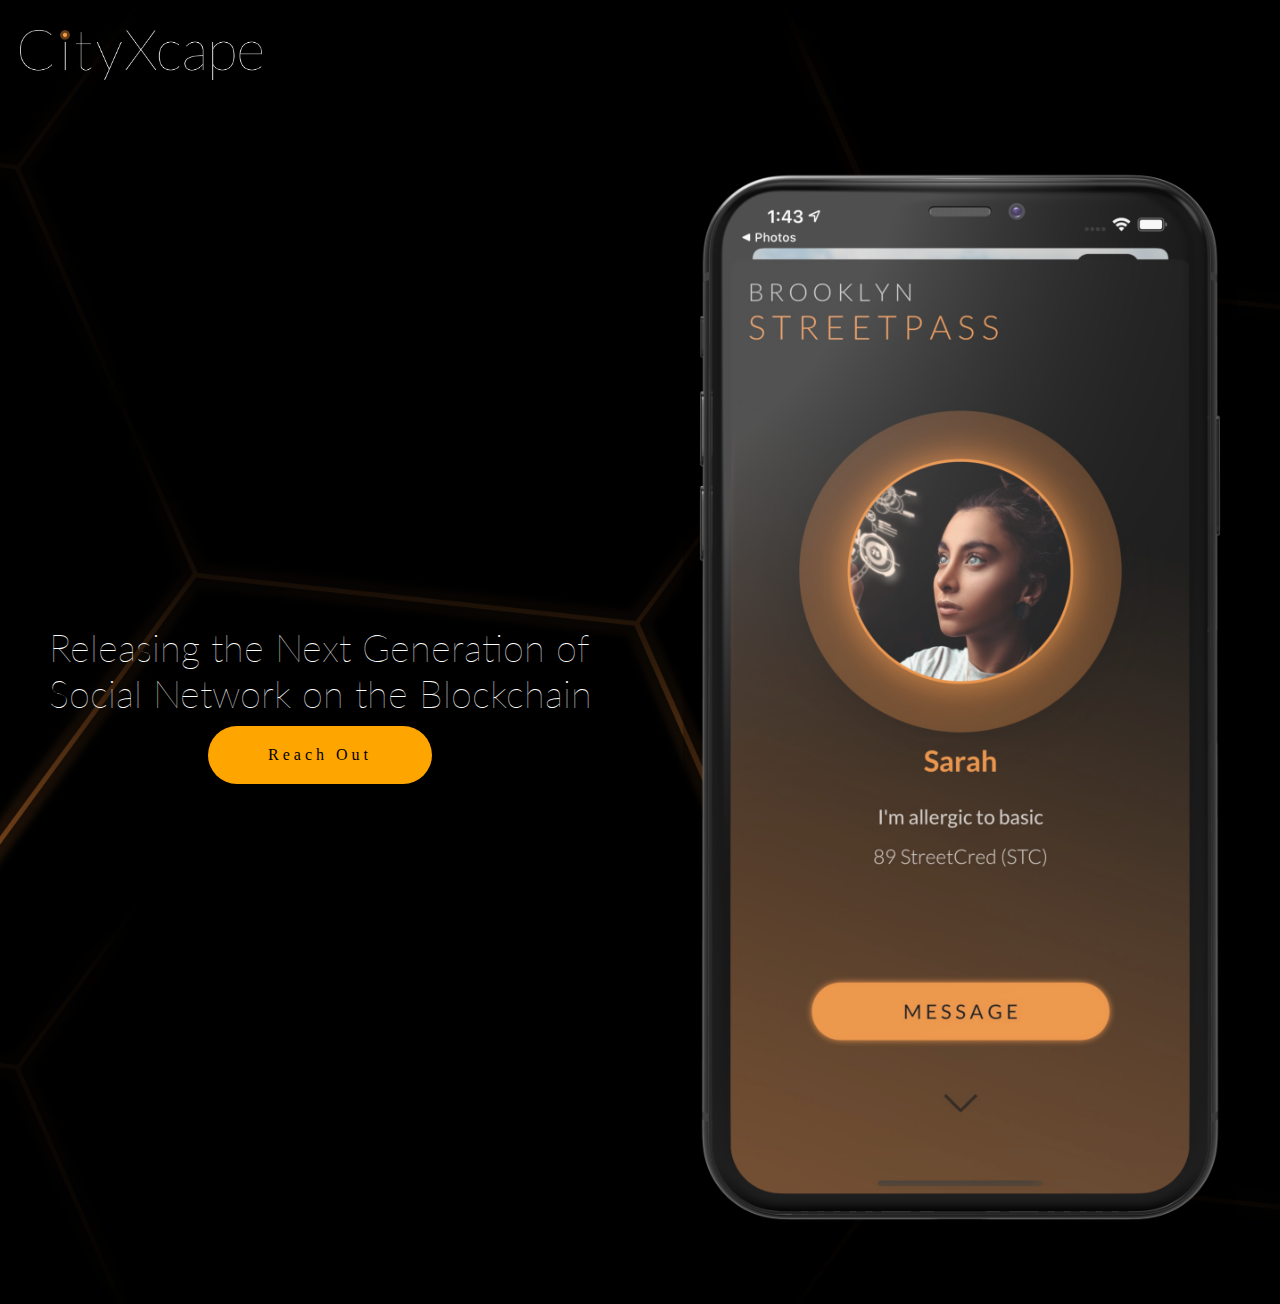
==== assets/index.html @ 8e110c7d "initial splash page" ====
<!DOCTYPE html>
<html lang="en">
<head>
    <meta charset="UTF-8">
    <link rel="stylesheet" href="style.css">
    <meta name="viewport" content="width=device-width, initial-scale=1.0">
    <title>Welcome to CityXcape</title>
</head>
<body>
    

    <section>

        <div class="header">
            <a href="index.html">
                <img src="./images/Logo.png" alt="CityXcape logo">
            </a>
        </div>

        <div class="mid-section">

            <div class="column">
                    <h1>
                        Releasing the Next Generation of <br>
                        Social Network on the Blockchain
                    </h1>

                    <a href="mailto:james@cityXcape.com">
                        Reach Out
                    </a>
            </div>

            <div class="column">
                <img src="./images/Message Screen.png" alt="StreetPass">
            </div>

        </div>


        <div class="footer">

        </div>

    </section>


</body>
</html>
---- assets/style.css ----
@import url('https://fonts.googleapis.com/css2?family=Lato:wght@100&display=swap');

* {
    margin: 0%;
    padding: 0%;
    box-sizing: border-box;
}


body {
    background: linear-gradient(
        rgba(0, 0, 0, 1),
        rgba(0, 0, 0, 0.1)
      ), url(./images/grid.png);
    background-size: cover;
}


section {
    height: 100vh;
    width: 100vw;
}

section .header  {
    padding-top: 10px;
    width: 100vw;
    display: flex;
    flex-direction: row;
    align-content: space-between;
}

section .header a {
    padding: 20px;
}

section .header a img {
    height: 50px;
    width: auto;
}


section .mid-section {
    width: 100vw;
    display: flex;
    flex-direction: row;
    align-content: space-between;
    justify-content: center;
}

section .mid-section .column {
    width: 50vw;
    display: flex;
    flex-direction: column;
    justify-content: center;
    align-items: center;
}
section .mid-section .column h1 {
    color: white;
    font-size: 38px;
    font-weight: 100;
    font-family: 'Lato';
}

section .mid-section .column a {
    margin-top: 10px;
    padding: 20px 60px;
    border-radius: 30px;
    text-decoration: none;
    color: black;
    letter-spacing: 4px;
    background-color: orange;
    transition: 0.5s;
}

section .mid-section .column a:hover {
    background: #03e9f4;
    color: white;
    box-shadow: 0 0 5px #03e9f4,
                0 0 25px #03e9f4,
                0 0 50px #03e9f4,
                0 0 200px #03e9f4
}
section .mid-section img {
    height: 1200px;
    width: auto;
    object-fit: contain;
}

@media(max-width: 767px) {
    section .mid-section {
        display: flex;
        flex-direction: column;
        align-items: center;
    }

    section .mid-section .column h1 {
        font-size: 24px;
    }
}
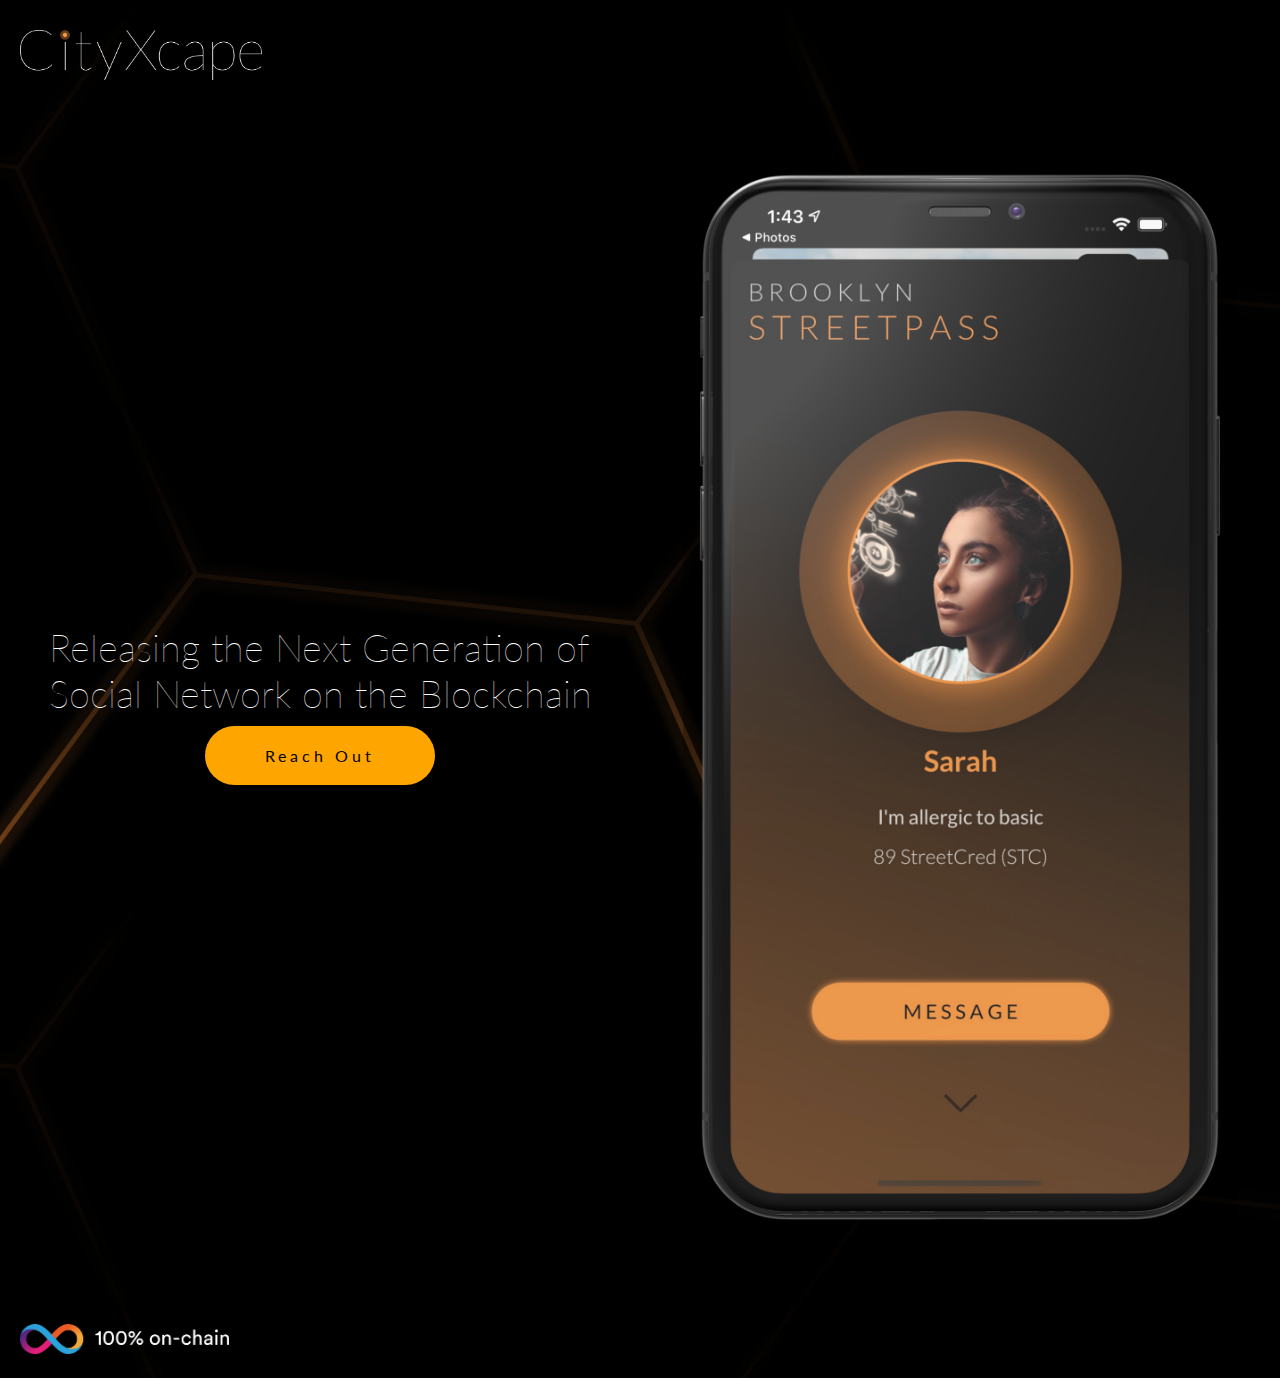
==== commit 8acb7895: "add preview" ====
--- a/assets/index.html
+++ b/assets/index.html
@@ -3,6 +3,7 @@
 <head>
     <meta charset="UTF-8">
     <link rel="stylesheet" href="style.css">
+    <meta property="og:image" content="./images/thumbnail.png"/>
     <meta name="viewport" content="width=device-width, initial-scale=1.0">
     <title>Welcome to CityXcape</title>
 </head>
@@ -38,7 +39,7 @@
 
 
         <div class="footer">
-
+            <img src="./images/Fully on Chain.png" alt="fully on chain">
         </div>
 
     </section>
--- a/assets/style.css
+++ b/assets/style.css
@@ -13,6 +13,7 @@
         rgba(0, 0, 0, 0.1)
       ), url(./images/grid.png);
     background-size: cover;
+    overflow: hidden;
 }
 
 
@@ -67,6 +68,7 @@
     border-radius: 30px;
     text-decoration: none;
     color: black;
+    font-family: 'Lato';
     letter-spacing: 4px;
     background-color: orange;
     transition: 0.5s;
@@ -86,6 +88,15 @@
     object-fit: contain;
 }
 
+section .footer {
+    padding: 20px;
+}
+section .footer img {
+    height: 30px;
+    width: auto;
+    object-fit: contain;
+}
+
 @media(max-width: 767px) {
     section .mid-section {
         display: flex;
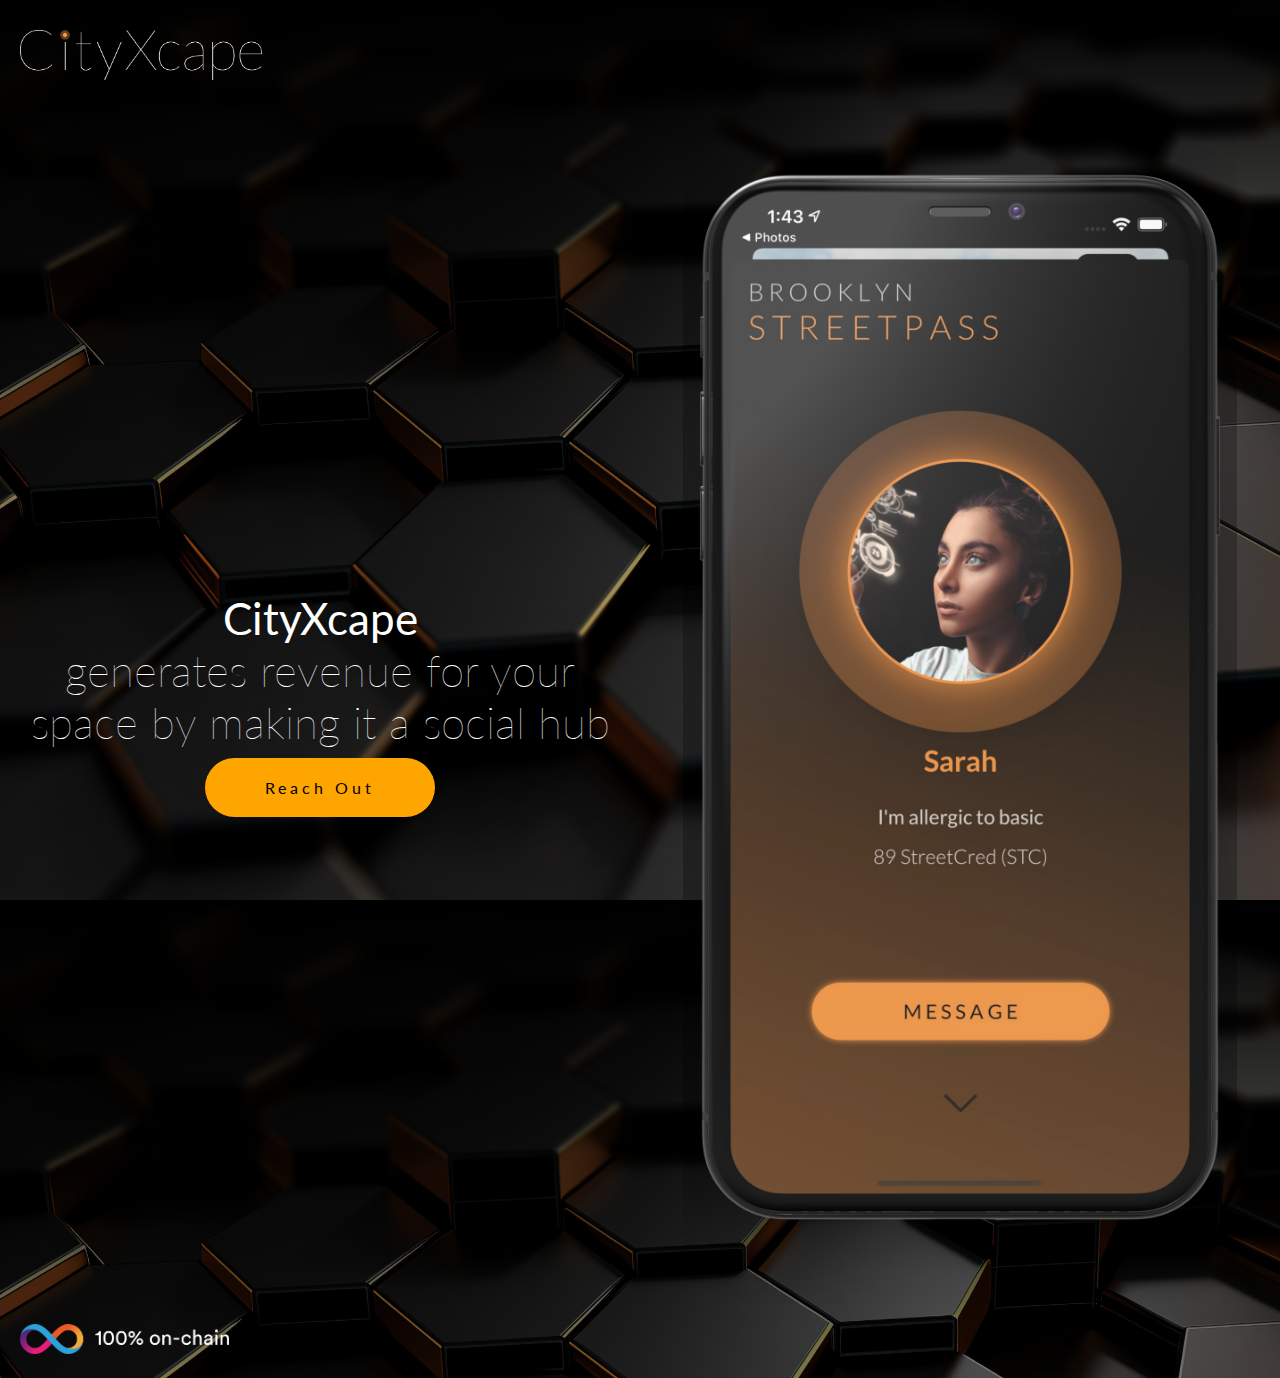
==== commit a2ed9234: "updated splash page" ====
--- a/assets/index.html
+++ b/assets/index.html
@@ -22,8 +22,9 @@
 
             <div class="column">
                     <h1>
-                        Releasing the Next Generation of <br>
-                        Social Network on the Blockchain
+                        <strong>CityXcape</strong> <br>
+                        generates revenue for your <br>
+                        space by making it a social hub
                     </h1>
 
                     <a href="mailto:james@cityXcape.com">
@@ -42,7 +43,9 @@
             <img src="./images/Fully on Chain.png" alt="fully on chain">
         </div>
 
+
     </section>
+
 
 
 </body>
--- a/assets/style.css
+++ b/assets/style.css
@@ -11,9 +11,9 @@
     background: linear-gradient(
         rgba(0, 0, 0, 1),
         rgba(0, 0, 0, 0.1)
-      ), url(./images/grid.png);
+      ), url(./images/honeycomb\ pattern.jpg);
+    background-color: black;
     background-size: cover;
-    overflow: hidden;
 }
 
 
@@ -57,9 +57,10 @@
 }
 section .mid-section .column h1 {
     color: white;
-    font-size: 38px;
+    font-size: 44px;
     font-weight: 100;
     font-family: 'Lato';
+    text-align: center;
 }
 
 section .mid-section .column a {
@@ -97,6 +98,12 @@
     object-fit: contain;
 }
 
+#qrcode {
+    height: 800px;
+    width: auto;
+    object-fit: contain;
+}
+
 @media(max-width: 767px) {
     section .mid-section {
         display: flex;
@@ -106,5 +113,6 @@
 
     section .mid-section .column h1 {
         font-size: 24px;
+        padding-top: 100px;
     }
 }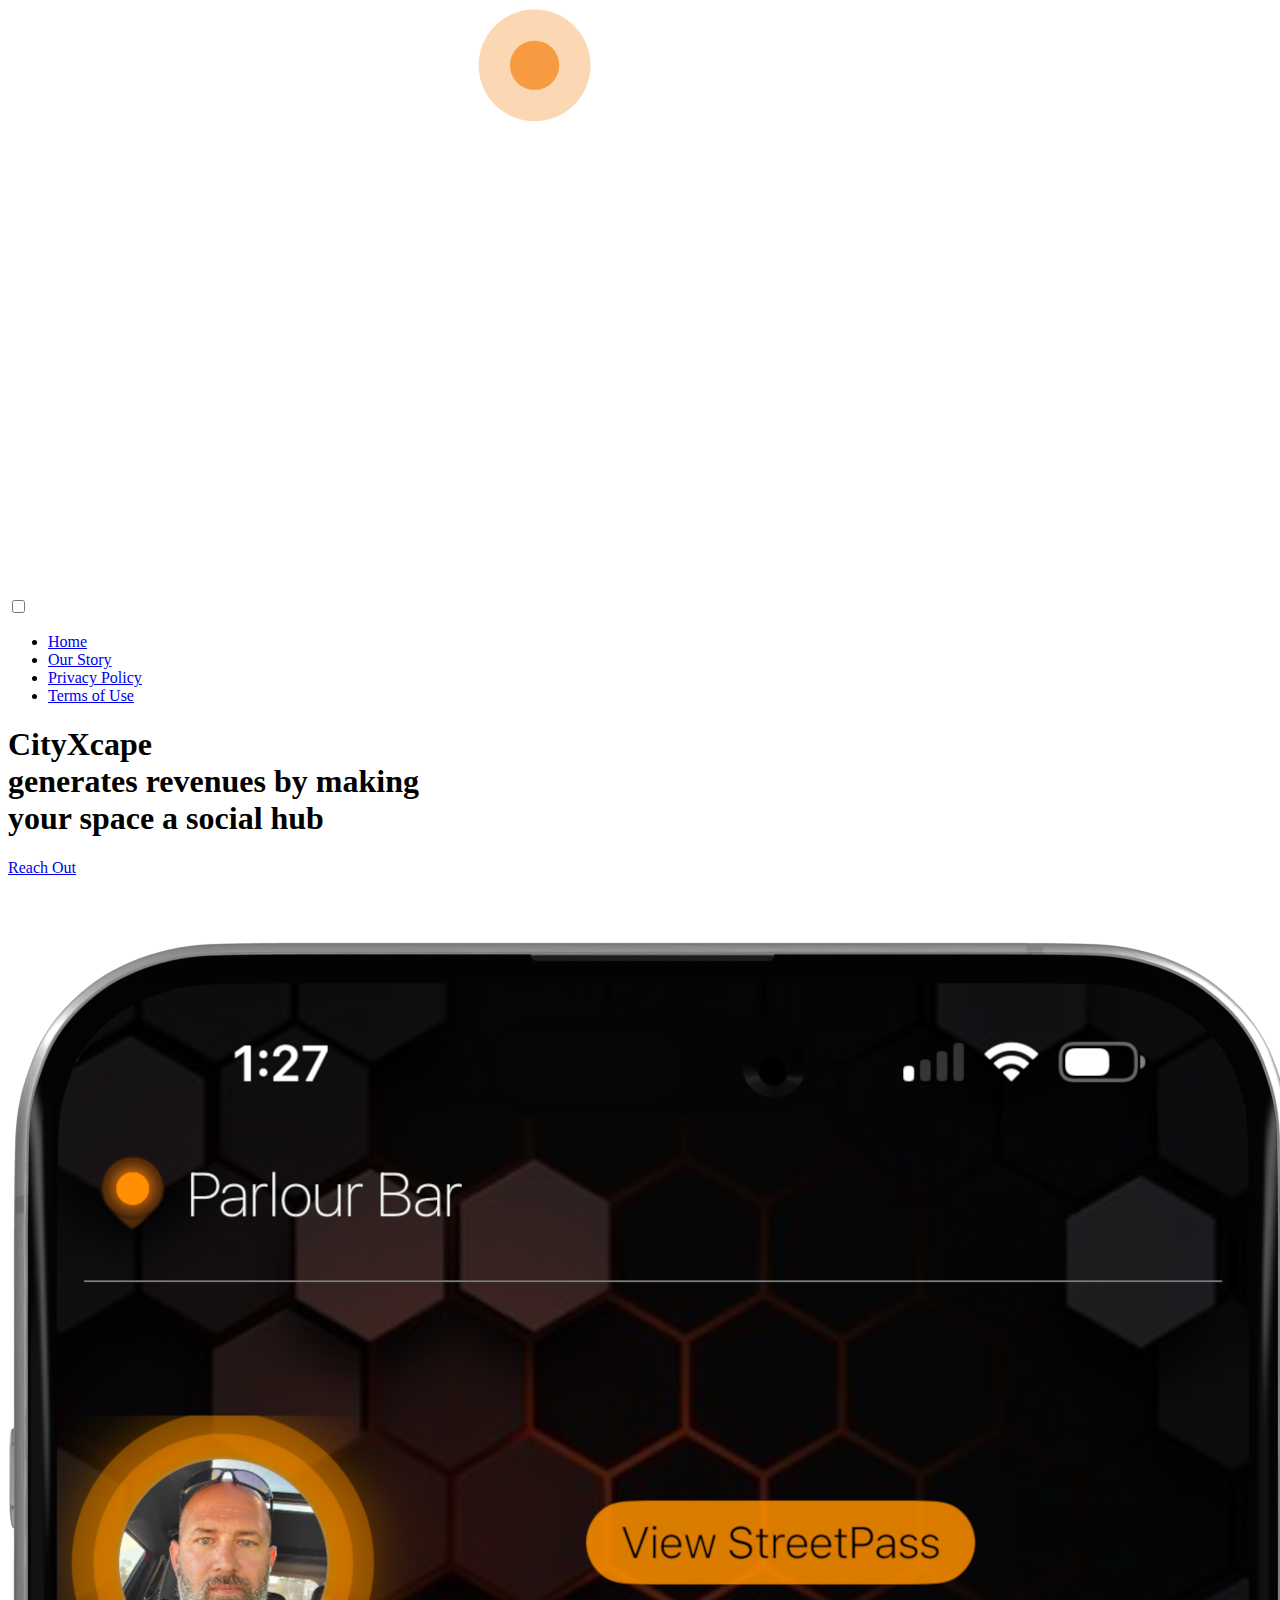
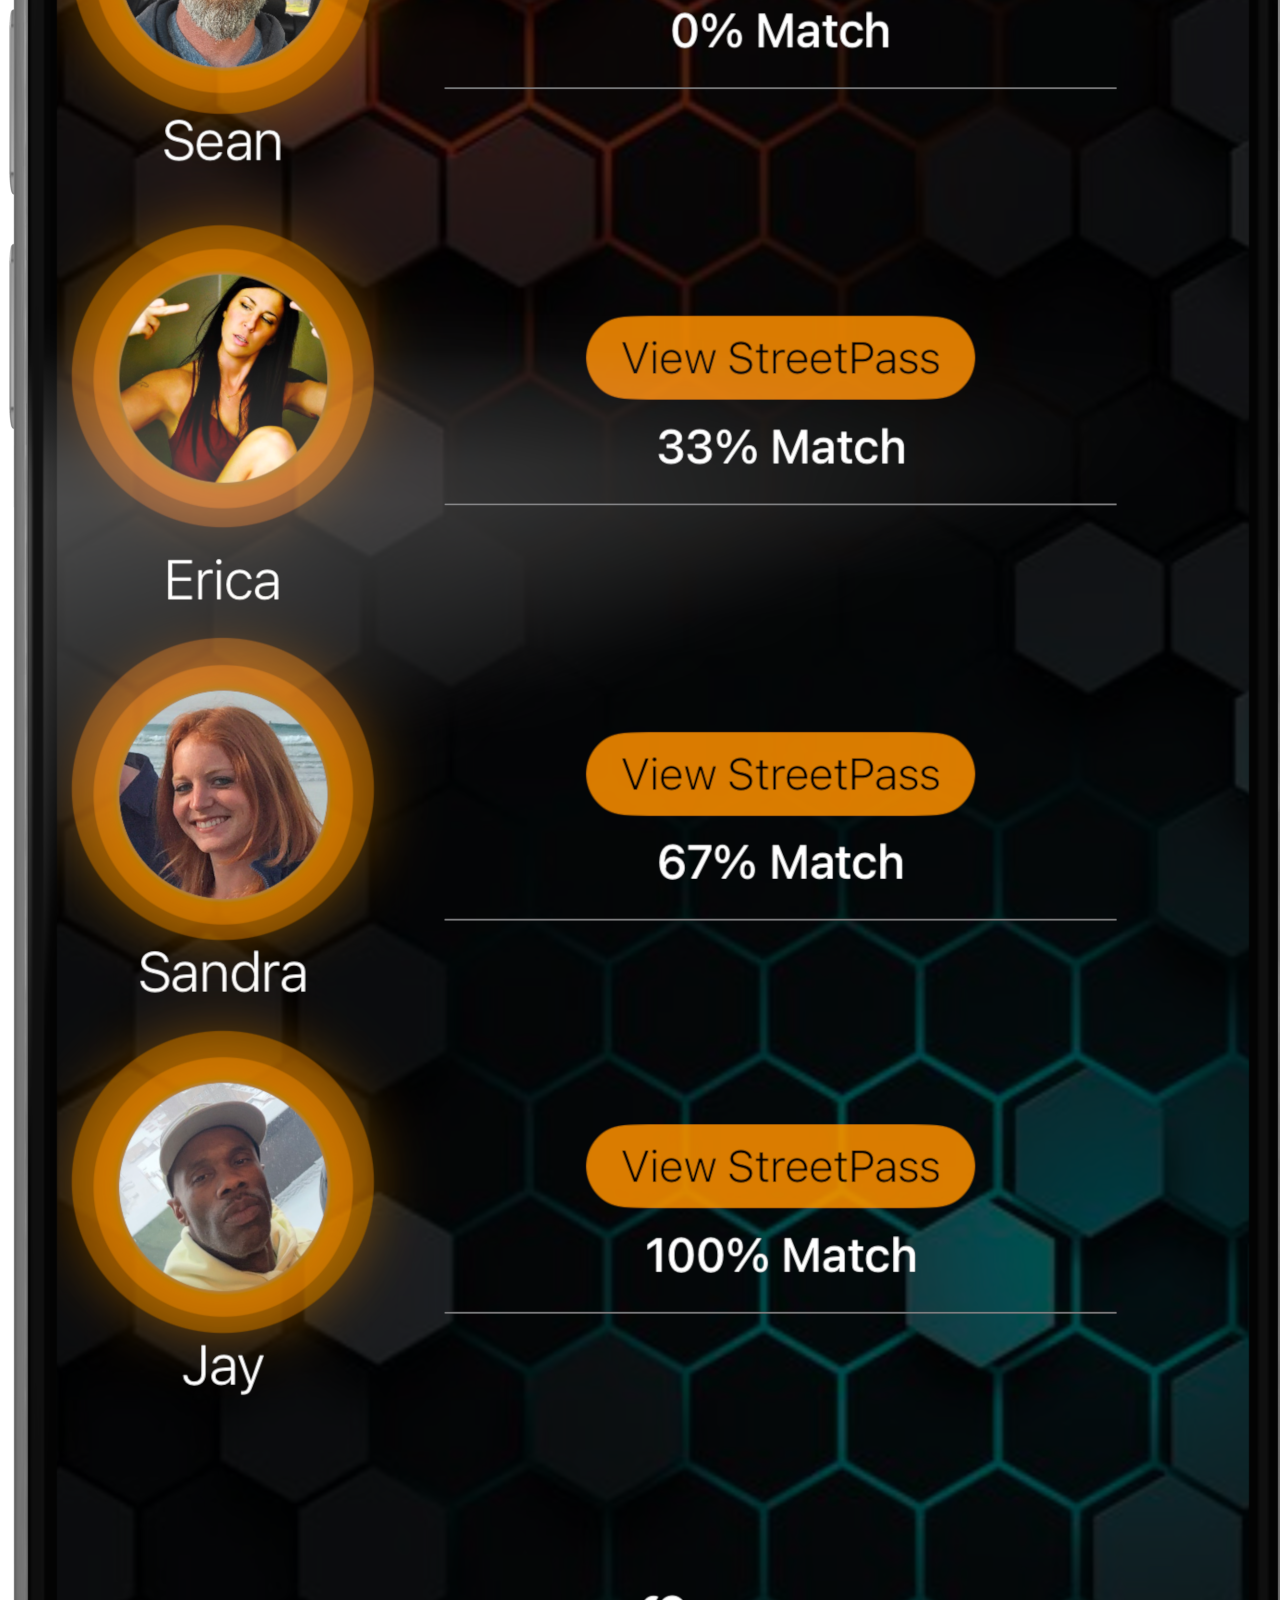
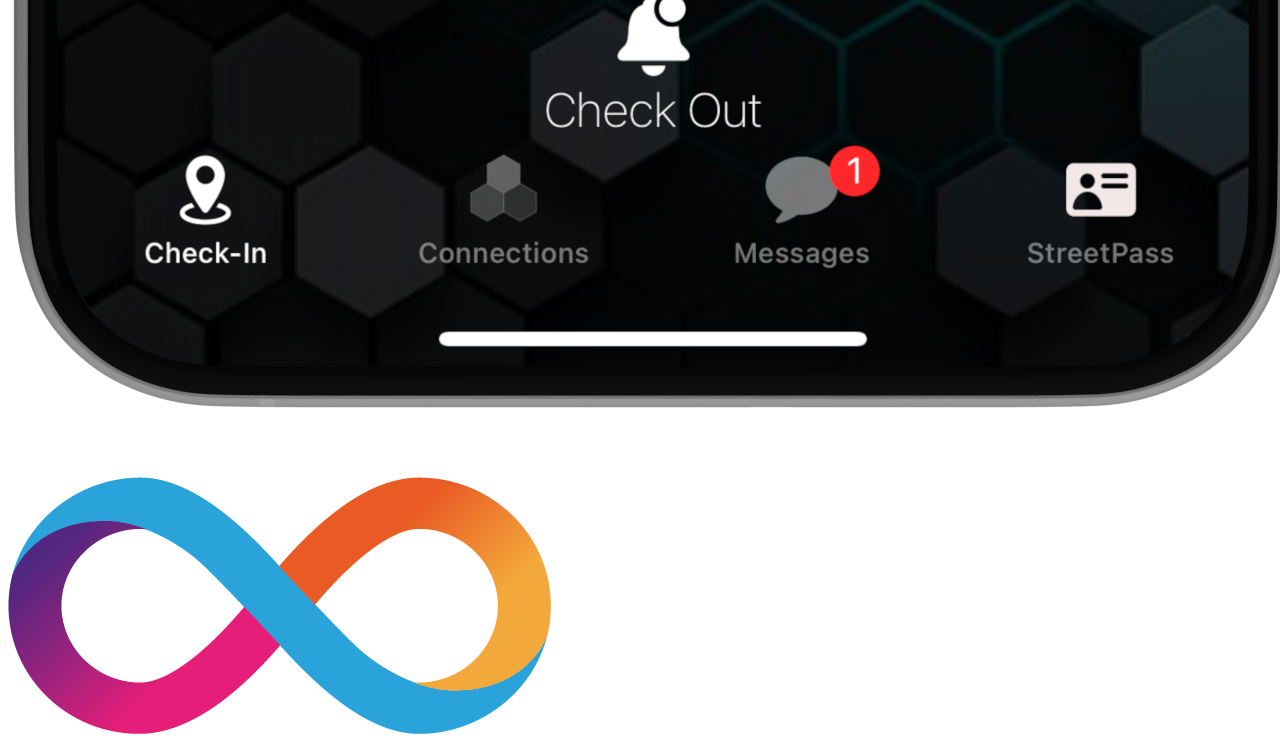
==== commit 81703400: "added terms and privacy policy" ====
--- a/assets/index.html
+++ b/assets/index.html
@@ -2,7 +2,10 @@
 <html lang="en">
 <head>
     <meta charset="UTF-8">
-    <link rel="stylesheet" href="style.css">
+    <link rel="stylesheet" text="text/css" href="/css/style.css">
+    <link rel="stylesheet" text="text/css" href="/css/menu.css">
+    <link rel="stylesheet" text="text/css" href="/css/logo.css">
+    <link rel="stylesheet" text="text/css" href="/css/button.css">
     <meta property="og:image" content="./images/thumbnail.png"/>
     <meta name="viewport" content="width=device-width, initial-scale=1.0">
     <title>Welcome to CityXcape</title>
@@ -18,13 +21,34 @@
             </a>
         </div>
 
+         <!--Start of Sandwich Menu-->
+         <div class="menu-container">
+            <input type="checkbox" class="toggler">
+            <div class="hamburger">
+                <div></div>
+            </div>
+            <div class="menu">
+                <div>
+                    <div>
+                        <ul>
+                            <li> <a href="index.html">Home</a></li>
+                            <li> <a href="story.html">Our Story</a></li>
+                            <li> <a href="privacy_policy.html">Privacy Policy</a></li>
+                            <li> <a href="terms.html">Terms of Use</a></li>
+                        </ul>
+                    </div>
+                </div>
+            </div>
+        </div>
+        <!--End of Sandwich Menu-->
+
         <div class="mid-section">
 
             <div class="column">
                     <h1>
                         <strong>CityXcape</strong> <br>
-                        generates revenue for your <br>
-                        space by making it a social hub
+                        generates revenues by making <br>
+                        your space a social hub
                     </h1>
 
                     <a href="mailto:james@cityXcape.com">
